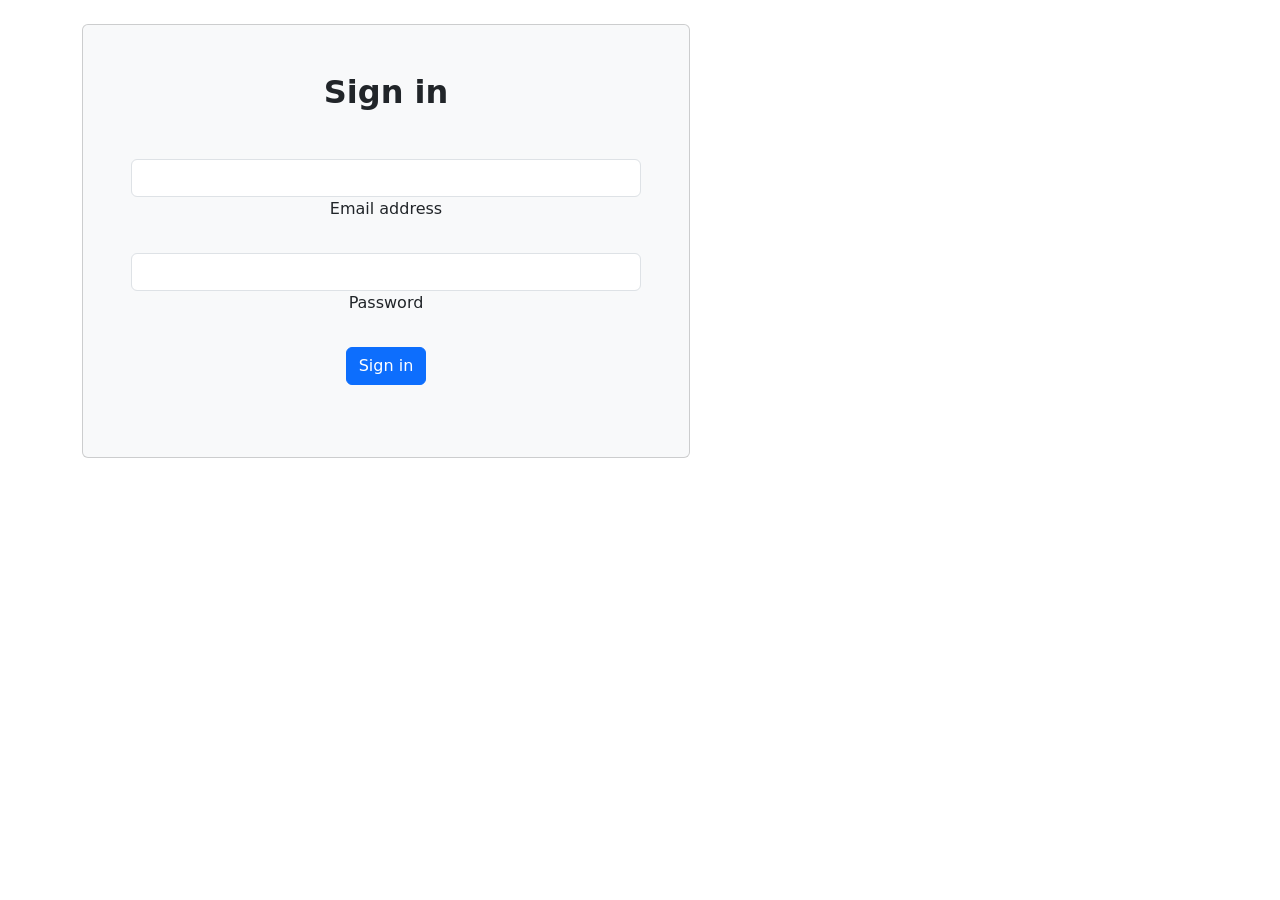
==== src/main/resources/templates/index.html @ 878ef210 "Implementacion de Modelos, Controladores y Vistas" ====
<!DOCTYPE html>
<html lang="en">
<head>
    <meta charset="UTF-8">
    <meta name="viewport" content="width=device-width, initial-scale=1.0">
    <title>LOGIN</title>
    <link href="https://cdn.jsdelivr.net/npm/bootstrap@5.3.8/dist/css/bootstrap.min.css" rel="stylesheet" integrity="sha384-sRIl4kxILFvY47J16cr9ZwB07vP4J8+LH7qKQnuqkuIAvNWLzeN8tE5YBujZqJLB" crossorigin="anonymous">
</head>
<body>
    <main>
        <section class="text-center text-lg-start">
  <style>
    .cascading-right {
      margin-right: -50px;
    }

    @media (max-width: 991.98px) {
      .cascading-right {
        margin-right: 0;
      }
    }
  </style>

  <!-- Jumbotron -->
  <div class="container py-4">
    <div class="row g-0 align-items-center">
      <div class="col-lg-6 mb-5 mb-lg-0">
        <div class="card cascading-right bg-body-tertiary" style="
            backdrop-filter: blur(30px);
            ">
          <div class="card-body p-5 shadow-5 text-center">
            <h2 class="fw-bold mb-5">Sign in</h2>

            <form th:action="@{/login}" method="post">
              <div data-mdb-input-init class="form-outline mb-4">
                <input type="email" id="form3Example3" class="form-control" />
                <label class="form-label" for="form3Example3">Email address</label>
              </div>

              <div data-mdb-input-init class="form-outline mb-4">
                <input type="password" id="form3Example4" class="form-control" />
                <label class="form-label" for="form3Example4">Password</label>
              </div>

              <button type="submit" data-mdb-button-init data-mdb-ripple-init class="btn btn-primary btn-block mb-4">
                Sign in
              </button>
            </form>

          </div>
        </div>
      </div>

      <div class="col-lg-6 mb-5 mb-lg-0">
        <img src="https://mdbootstrap.com/img/new/ecommerce/vertical/004.jpg" class="w-100 rounded-4 shadow-4"
          alt="" />
      </div>
    </div>
  </div>
  <!-- Jumbotron -->
</section>
    </main>
<script src="https://cdn.jsdelivr.net/npm/bootstrap@5.3.8/dist/js/bootstrap.bundle.min.js" integrity="sha384-FKyoEForCGlyvwx9Hj09JcYn3nv7wiPVlz7YYwJrWVcXK/BmnVDxM+D2scQbITxI" crossorigin="anonymous"></script>
</body>
</html>
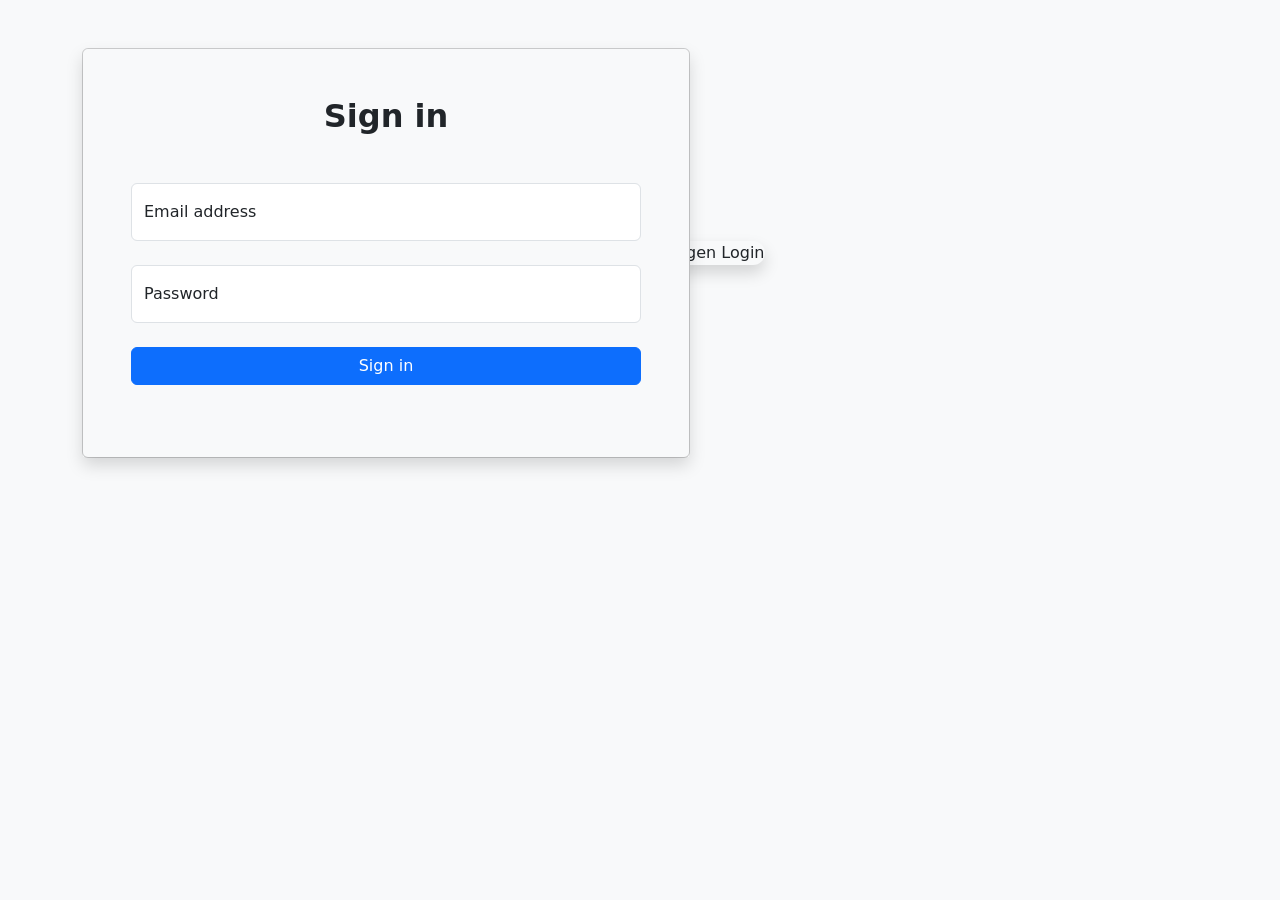
==== commit 935bbe2a: "Modificacion LoginController y index y jalo" ====
--- a/src/main/resources/templates/index.html
+++ b/src/main/resources/templates/index.html
@@ -4,62 +4,136 @@
     <meta charset="UTF-8">
     <meta name="viewport" content="width=device-width, initial-scale=1.0">
     <title>LOGIN</title>
-    <link href="https://cdn.jsdelivr.net/npm/bootstrap@5.3.8/dist/css/bootstrap.min.css" rel="stylesheet" integrity="sha384-sRIl4kxILFvY47J16cr9ZwB07vP4J8+LH7qKQnuqkuIAvNWLzeN8tE5YBujZqJLB" crossorigin="anonymous">
+
+    <!-- Bootstrap -->
+    <link href="https://cdn.jsdelivr.net/npm/bootstrap@5.3.8/dist/css/bootstrap.min.css" rel="stylesheet">
+
+    <style>
+        body {
+            background-color: #f8f9fa;
+        }
+
+        .cascading-right {
+            margin-right: -50px;
+            animation: slideIn 0.9s ease;
+        }
+
+        @media (max-width: 991.98px) {
+            .cascading-right {
+                margin-right: 0;
+            }
+        }
+
+        /* Animación de entrada */
+        @keyframes slideIn {
+            from {
+                opacity: 0;
+                transform: translateX(-40px);
+            }
+            to {
+                opacity: 1;
+                transform: translateX(0);
+            }
+        }
+
+        /* Fade imagen */
+        .login-img {
+            animation: fadeIn 1.2s ease;
+            transition: transform 0.6s ease;
+        }
+
+        .login-img:hover {
+            transform: scale(1.03);
+        }
+
+        @keyframes fadeIn {
+            from { opacity: 0; }
+            to { opacity: 1; }
+        }
+
+        /* Card efecto suave */
+        .card {
+            transition: all 0.3s ease;
+        }
+
+        .card:hover {
+            transform: translateY(-5px);
+        }
+
+        /* Botón animado */
+        .btn-primary {
+            transition: all 0.3s ease;
+        }
+
+        .btn-primary:hover {
+            transform: translateY(-3px);
+            box-shadow: 0 10px 20px rgba(13,110,253,0.3);
+        }
+
+        /* Inputs efecto focus */
+        .form-control:focus {
+            box-shadow: 0 0 0 0.2rem rgba(13,110,253,.25);
+            border-color: #0d6efd;
+        }
+    </style>
 </head>
+
 <body>
-    <main>
-        <section class="text-center text-lg-start">
-  <style>
-    .cascading-right {
-      margin-right: -50px;
-    }
 
-    @media (max-width: 991.98px) {
-      .cascading-right {
-        margin-right: 0;
-      }
-    }
-  </style>
+<main>
+<section class="text-center text-lg-start">
 
   <!-- Jumbotron -->
-  <div class="container py-4">
+  <div class="container py-5">
     <div class="row g-0 align-items-center">
+
+      <!-- LOGIN -->
       <div class="col-lg-6 mb-5 mb-lg-0">
-        <div class="card cascading-right bg-body-tertiary" style="
-            backdrop-filter: blur(30px);
-            ">
-          <div class="card-body p-5 shadow-5 text-center">
+        <div class="card cascading-right bg-body-tertiary" style="backdrop-filter: blur(20px);">
+          <div class="card-body p-5 shadow text-center">
             <h2 class="fw-bold mb-5">Sign in</h2>
 
-            <form th:action="@{/login}" method="post">
-              <div data-mdb-input-init class="form-outline mb-4">
-                <input type="email" id="form3Example3" class="form-control" />
-                <label class="form-label" for="form3Example3">Email address</label>
+            <form>
+
+              <!-- Email -->
+              <div class="form-floating mb-4">
+                <input type="email" id="email" class="form-control" placeholder="Email">
+                <label for="email">Email address</label>
               </div>
 
-              <div data-mdb-input-init class="form-outline mb-4">
-                <input type="password" id="form3Example4" class="form-control" />
-                <label class="form-label" for="form3Example4">Password</label>
+              <!-- Password -->
+              <div class="form-floating mb-4">
+                <input type="password" id="password" class="form-control" placeholder="Password">
+                <label for="password">Password</label>
               </div>
 
-              <button type="submit" data-mdb-button-init data-mdb-ripple-init class="btn btn-primary btn-block mb-4">
+              <!-- Submit -->
+              <button type="submit" class="btn btn-primary w-100 mb-4">
                 Sign in
               </button>
+
             </form>
 
           </div>
         </div>
       </div>
 
+      <!-- IMAGEN -->
       <div class="col-lg-6 mb-5 mb-lg-0">
-        <img src="https://mdbootstrap.com/img/new/ecommerce/vertical/004.jpg" class="w-100 rounded-4 shadow-4"
-          alt="" />
+        <img src="img/imagenFondo.png"
+             class="w-100 rounded-4 shadow login-img"
+             alt="Imagen Login" />
       </div>
+
     </div>
   </div>
   <!-- Jumbotron -->
+
 </section>
-    </main>
-<script src="https://cdn.jsdelivr.net/npm/bootstrap@5.3.8/dist/js/bootstrap.bundle.min.js" integrity="sha384-FKyoEForCGlyvwx9Hj09JcYn3nv7wiPVlz7YYwJrWVcXK/BmnVDxM+D2scQbITxI" crossorigin="anonymous"></script>
+</main>
+
+<!-- Bootstrap JS -->
+<script src="https://cdn.jsdelivr.net/npm/bootstrap@5.3.8/dist/js/bootstrap.bundle.min.js"></script>
+
 </body>
-</html>+</html>
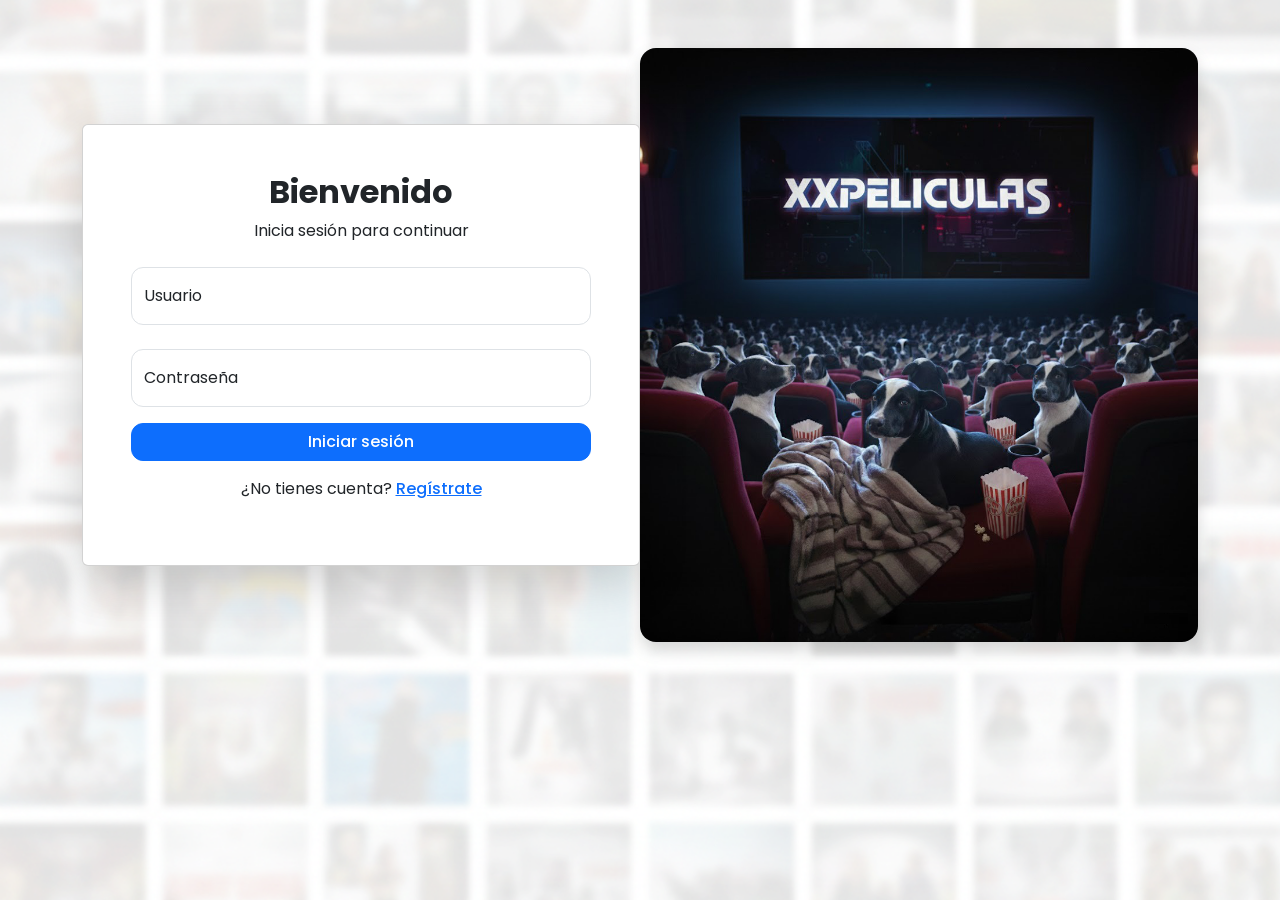
==== commit d8420a62: "Subiendo todo las vistas ya jalando bien machin" ====
--- a/src/main/resources/templates/index.html
+++ b/src/main/resources/templates/index.html
@@ -1,81 +1,18 @@
 <!DOCTYPE html>
-<html lang="en">
+<html lang="es">
 <head>
     <meta charset="UTF-8">
+    <title>Login</title>
     <meta name="viewport" content="width=device-width, initial-scale=1.0">
-    <title>LOGIN</title>
 
     <!-- Bootstrap -->
     <link href="https://cdn.jsdelivr.net/npm/bootstrap@5.3.8/dist/css/bootstrap.min.css" rel="stylesheet">
+    <link rel="stylesheet" href="css/styles.css">
 
-    <style>
-        body {
-            background-color: #f8f9fa;
-        }
 
-        .cascading-right {
-            margin-right: -50px;
-            animation: slideIn 0.9s ease;
-        }
+    <!-- Google Font -->
+    <link href="https://fonts.googleapis.com/css2?family=Poppins:wght@400;500;600;700&display=swap" rel="stylesheet">
 
-        @media (max-width: 991.98px) {
-            .cascading-right {
-                margin-right: 0;
-            }
-        }
-
-        /* Animación de entrada */
-        @keyframes slideIn {
-            from {
-                opacity: 0;
-                transform: translateX(-40px);
-            }
-            to {
-                opacity: 1;
-                transform: translateX(0);
-            }
-        }
-
-        /* Fade imagen */
-        .login-img {
-            animation: fadeIn 1.2s ease;
-            transition: transform 0.6s ease;
-        }
-
-        .login-img:hover {
-            transform: scale(1.03);
-        }
-
-        @keyframes fadeIn {
-            from { opacity: 0; }
-            to { opacity: 1; }
-        }
-
-        /* Card efecto suave */
-        .card {
-            transition: all 0.3s ease;
-        }
-
-        .card:hover {
-            transform: translateY(-5px);
-        }
-
-        /* Botón animado */
-        .btn-primary {
-            transition: all 0.3s ease;
-        }
-
-        .btn-primary:hover {
-            transform: translateY(-3px);
-            box-shadow: 0 10px 20px rgba(13,110,253,0.3);
-        }
-
-        /* Inputs efecto focus */
-        .form-control:focus {
-            box-shadow: 0 0 0 0.2rem rgba(13,110,253,.25);
-            border-color: #0d6efd;
-        }
-    </style>
 </head>
 
 <body>
@@ -83,34 +20,42 @@
 <main>
 <section class="text-center text-lg-start">
 
-  <!-- Jumbotron -->
   <div class="container py-5">
     <div class="row g-0 align-items-center">
 
       <!-- LOGIN -->
       <div class="col-lg-6 mb-5 mb-lg-0">
-        <div class="card cascading-right bg-body-tertiary" style="backdrop-filter: blur(20px);">
-          <div class="card-body p-5 shadow text-center">
-            <h2 class="fw-bold mb-5">Sign in</h2>
+        <div class="card cascading-right bg-white shadow-lg">
+          <div class="card-body p-5 text-center">
+
+            <h2 class="fw-bold mb-2">Bienvenido</h2>
+            <p class="subtitle mb-4">Inicia sesión para continuar</p>
 
             <form>
 
               <!-- Email -->
               <div class="form-floating mb-4">
-                <input type="email" id="email" class="form-control" placeholder="Email">
-                <label for="email">Email address</label>
+                <input type="usuario" id="usuario" class="form-control" placeholder="Usu">
+                <label for="text">Usuario</label>
               </div>
 
               <!-- Password -->
-              <div class="form-floating mb-4">
-                <input type="password" id="password" class="form-control" placeholder="Password">
-                <label for="password">Password</label>
+              <div class="form-floating mb-3">
+                <input type="password" id="password" class="form-control" placeholder="Contraseña">
+                <label for="password">Contraseña</label>
               </div>
 
+
+
               <!-- Submit -->
-              <button type="submit" class="btn btn-primary w-100 mb-4">
-                Sign in
+              <button type="submit" class="btn btn-primary w-100 mb-3">
+                Iniciar sesión
               </button>
+
+              <p class="subtitle">
+                ¿No tienes cuenta?
+                <a href="#" class="form-link text-primary fw-medium">Regístrate</a>
+              </p>
 
             </form>
 
@@ -120,19 +65,17 @@
 
       <!-- IMAGEN -->
       <div class="col-lg-6 mb-5 mb-lg-0">
-        <img src="img/imagenFondo.png"
+        <img src="img/fondo.png"
              class="w-100 rounded-4 shadow login-img"
              alt="Imagen Login" />
       </div>
 
     </div>
   </div>
-  <!-- Jumbotron -->
 
 </section>
 </main>
 
-<!-- Bootstrap JS -->
 <script src="https://cdn.jsdelivr.net/npm/bootstrap@5.3.8/dist/js/bootstrap.bundle.min.js"></script>
 
 </body>
--- a/src/main/resources/templates/css/styles.css
+++ b/src/main/resources/templates/css/styles.css
@@ -0,0 +1,58 @@
+/* FUENTE */
+body {
+    font-family: 'Poppins', sans-serif;
+    min-height: 100vh;
+    position: relative;
+    overflow: hidden;
+}
+
+/* FONDO DIFUMINADO */
+body::before {
+    content: "";
+    position: fixed;
+    inset: 0;
+  background: url("../img/bak.png") center/cover no-repeat;
+    animation: zoomBackground 5s ease-in-out infinite alternate;
+    z-index: -2;
+}
+
+body::after {
+    content: "";
+    position: fixed;
+    inset: 0;
+    background: rgba(255,255,255,0.3);
+    z-index: -1;
+}
+
+/* ANIMACIÓN */
+@keyframes zoomBackground {
+    0% { transform: scale(1); }
+    100% { transform: scale(1.1); }
+}
+
+/* CARD */
+.auth-card {
+    border: none;
+    border-radius: 20px;
+    backdrop-filter: blur(5px);
+}
+
+/* INPUTS */
+.form-control {
+    border-radius: 12px;
+}
+
+.form-control:focus {
+    box-shadow: 0 0 0 0.2rem rgba(13,110,253,.25);
+}
+
+/* BOTÓN */
+.btn-primary {
+    border-radius: 12px;
+    font-weight: 500;
+    transition: 0.3s ease;
+}
+
+.btn-primary:hover {
+    transform: translateY(-3px);
+}
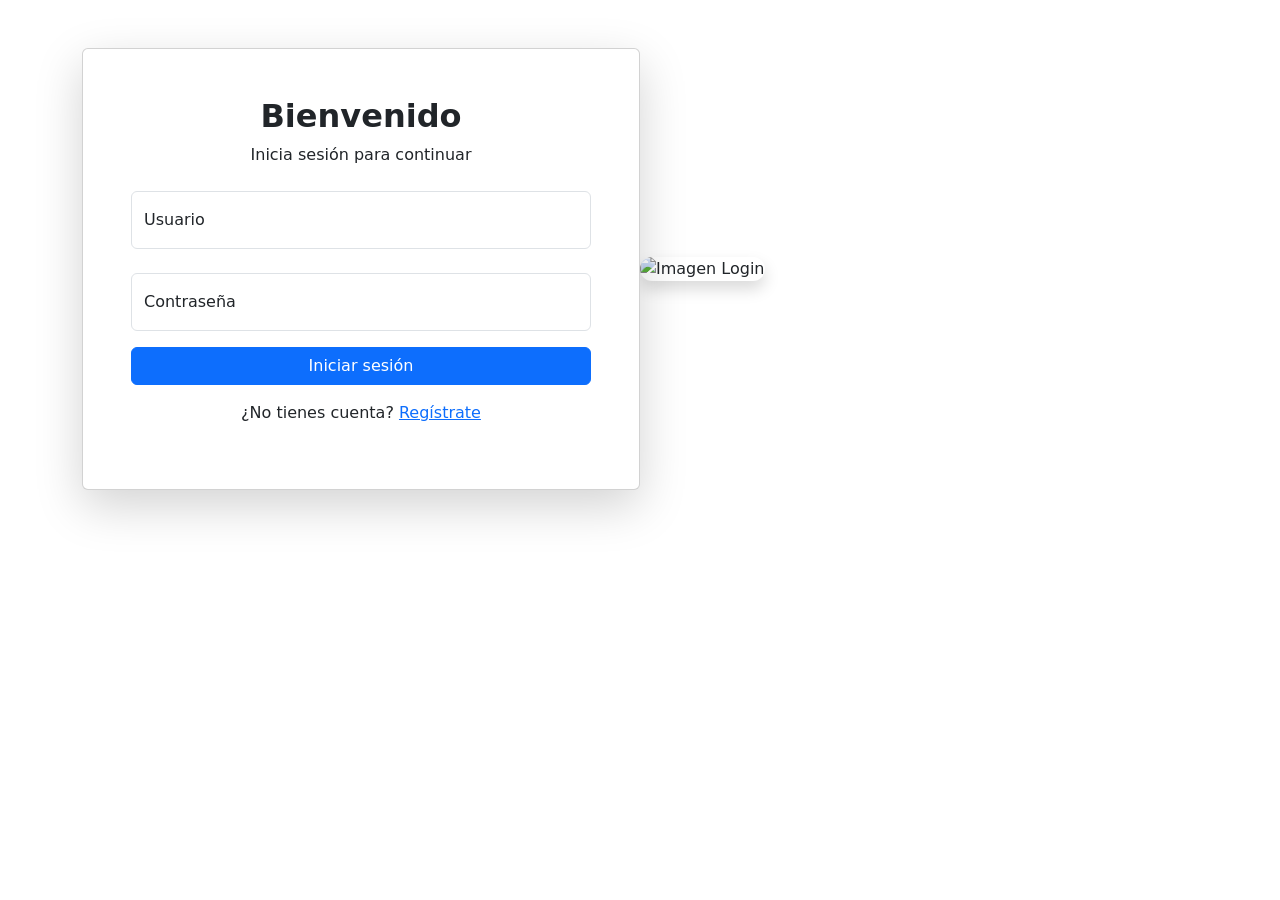
==== commit e3498355: "feature: Implementacion para verificar roles y mostrar vistas correspondientes" ====
--- a/src/main/resources/templates/index.html
+++ b/src/main/resources/templates/index.html
@@ -7,7 +7,7 @@
 
     <!-- Bootstrap -->
     <link href="https://cdn.jsdelivr.net/npm/bootstrap@5.3.8/dist/css/bootstrap.min.css" rel="stylesheet">
-    <link rel="stylesheet" href="css/styles.css">
+    <link rel="stylesheet" th:href="@{/css/styles.css}">
 
 
     <!-- Google Font -->
@@ -31,11 +31,11 @@
             <h2 class="fw-bold mb-2">Bienvenido</h2>
             <p class="subtitle mb-4">Inicia sesión para continuar</p>
 
-            <form>
+            <form id="loginForm">
 
               <!-- Email -->
               <div class="form-floating mb-4">
-                <input type="usuario" id="usuario" class="form-control" placeholder="Usu">
+                <input type="usuario" id="email" class="form-control" placeholder="Usu">
                 <label for="text">Usuario</label>
               </div>
 
@@ -65,9 +65,7 @@
 
       <!-- IMAGEN -->
       <div class="col-lg-6 mb-5 mb-lg-0">
-        <img src="img/fondo.png"
-             class="w-100 rounded-4 shadow login-img"
-             alt="Imagen Login" />
+        <img th:src="@{/img/fondo.png}" alt="Imagen Login" class="w-100 rounded-4 shadow login-img">
       </div>
 
     </div>
@@ -77,6 +75,6 @@
 </main>
 
 <script src="https://cdn.jsdelivr.net/npm/bootstrap@5.3.8/dist/js/bootstrap.bundle.min.js"></script>
-
+<script th:src="@{/js/login.js}"></script>
 </body>
 </html>
